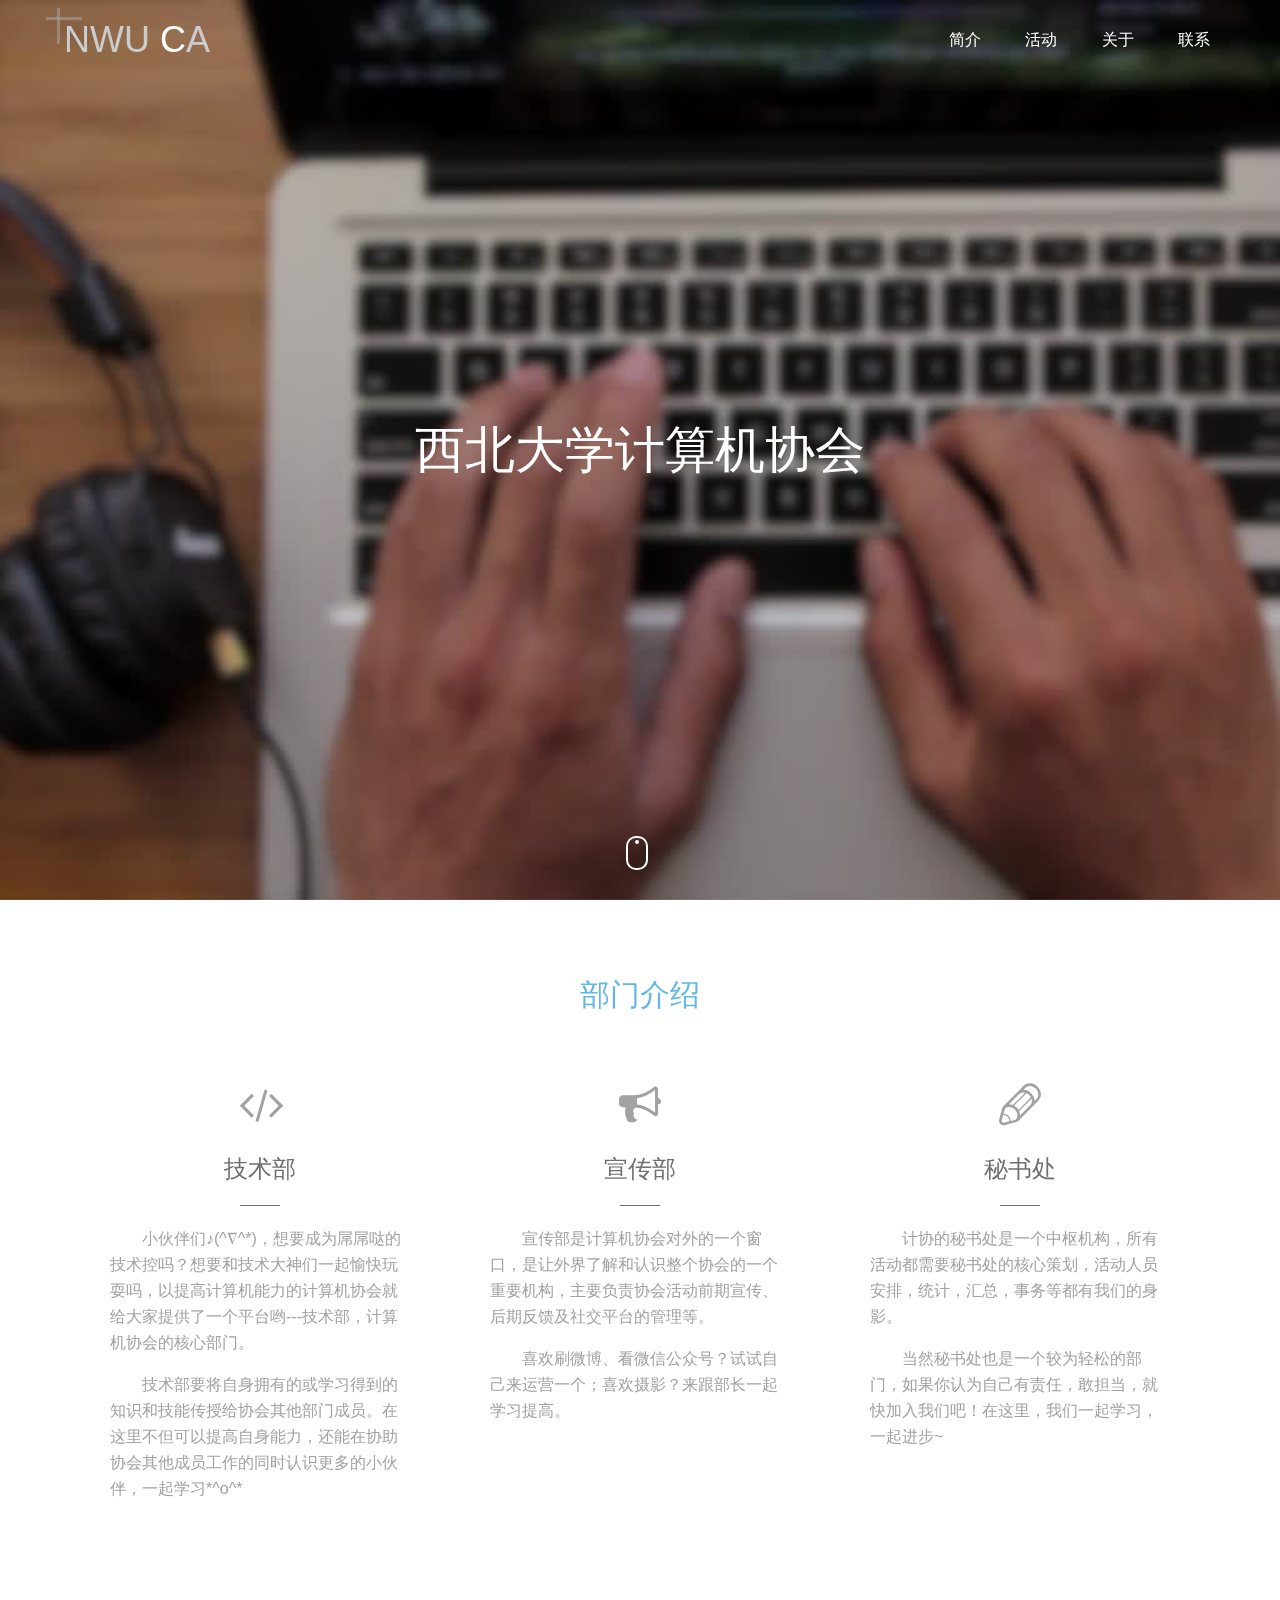
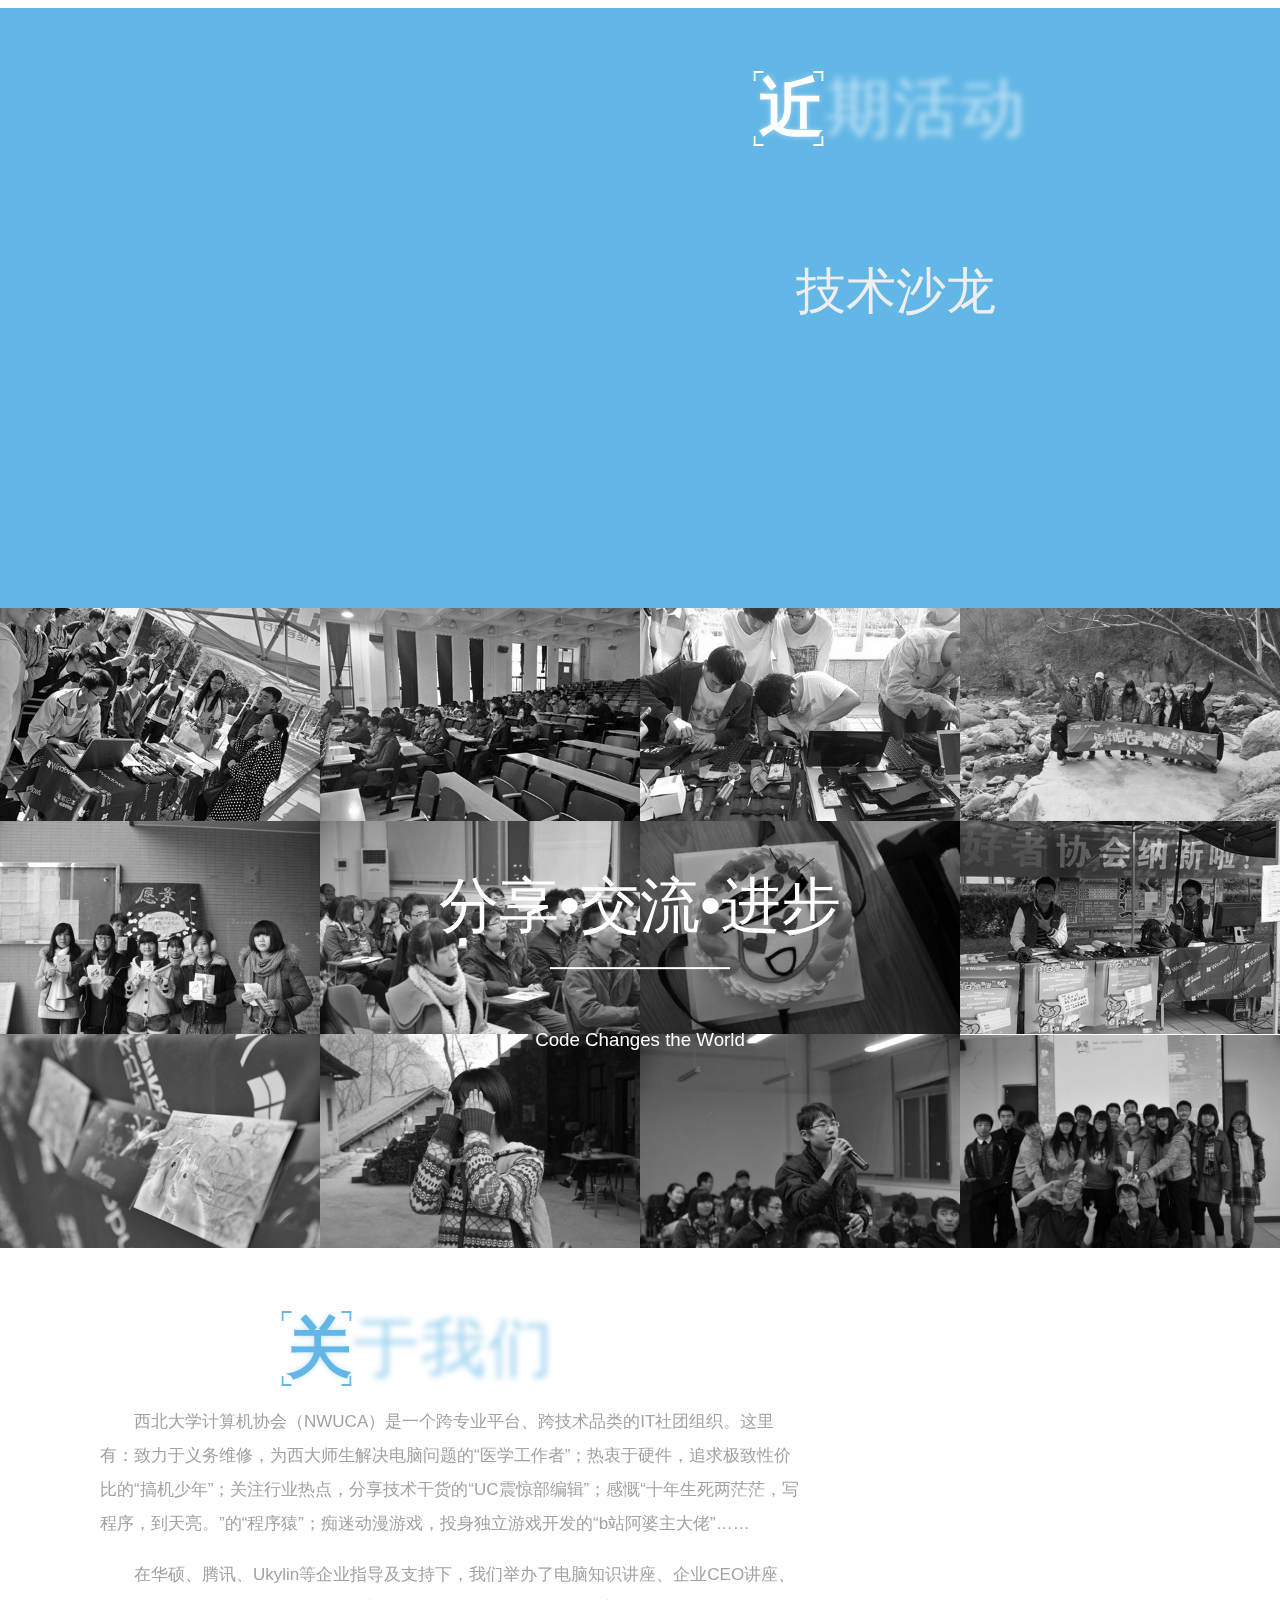
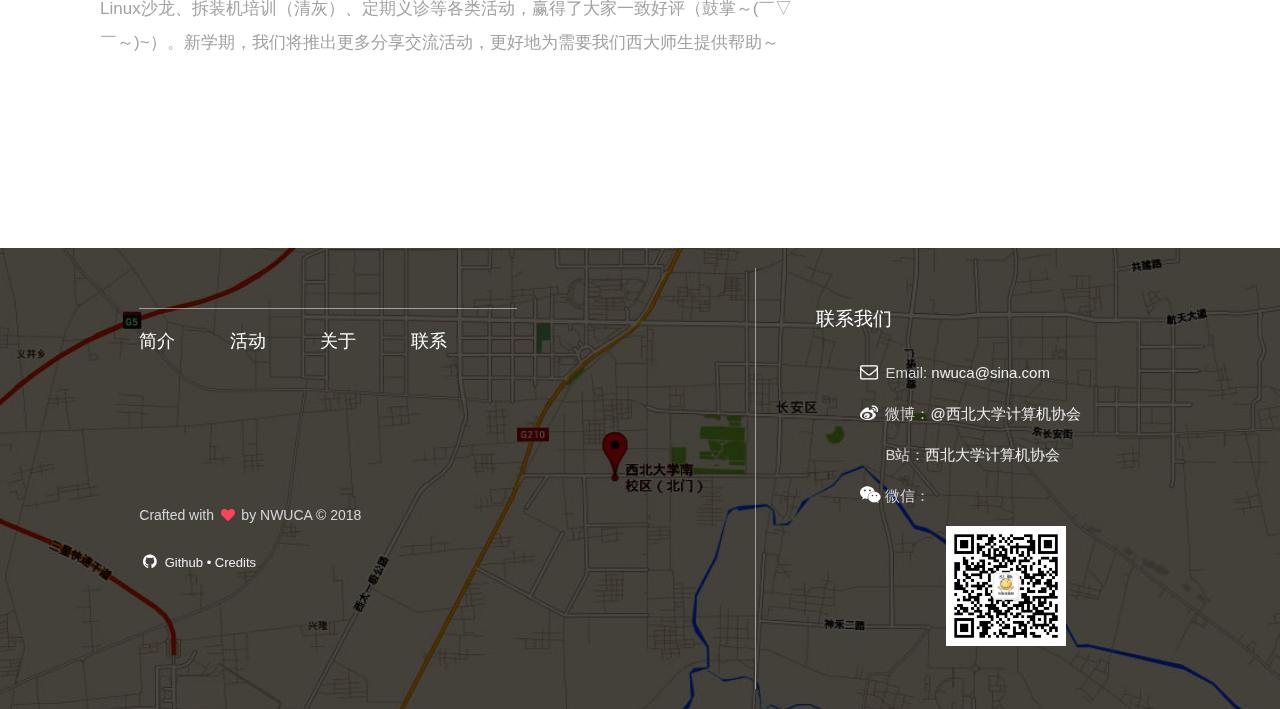
==== index.html @ b9ef6afd "nwuca" ====
<!DOCTYPE html>
<html lang="zh-cmn-Hans">
 <head> 
  <meta charset="utf-8" /> 
  <meta name="author" content="西大计协,contact@nwuca.club" />   
  <meta name="description" content="西北大学计算机协会官方网站" /> 
  <meta name="keywords" content="西北大学，计算机协会" /> 
  <meta name="renderer" content="webkit" /> 
  <meta name="viewport" content="width=device-width, initial-scale=1" /> 
  <meta http-equiv="Cache-Control" content="no-siteapp" /> 
  <meta http-equiv="X-UA-Compatible" content="IE=edge,chrome=1" />  
  <title>西北大学计算机协会</title> 
  <link rel="apple-touch-icon" href="apple-touch-icon.png" /> 
  <link rel="stylesheet" href="styles/main.css" /> 
 </head> 
 <body> 
  <!--[if lt IE 10]>
<p class="browserupgrade">You are using an <strong>outdated</strong> browser. Please <a href="http://browsehappy.com/">upgrade
 your browser</a> to improve your experience.</p>
<![endif]-->  
  <header> 
   <div id="logo"> 
    NWU
    <span>C</span>A
   </div> 
   <nav> 
    <ul> 
     <li><a href="#department">简介</a></li> 
     <li><a href="#recent">活动</a></li> 
     <li><a href="#info">关于</a></li> 
     <li><a href="#contact" data-hover="联系">联系</a></li> 
    </ul> 
   </nav> 
  </header> 
  <section id="hero"> 
   <div class="center"> 
    <h1>西北大学计算机协会</h1> 
    <h2></h2> 
   </div> 
   <div class="aniWrap"> 
    <div class="mouse"> 
     <div class="scroller"> 
     </div> 
    </div> 
   </div> 
  </section> 
  <section id="department"> 
   <h2>部门介绍</h2> 
   <ul> 
    <li> <span class="icon-code"></span> <h3>技术部</h3> <p>小伙伴们♪(^∇^*)，想要成为屌屌哒的技术控吗？想要和技术大神们一起愉快玩耍吗，以提高计算机能力的计算机协会就给大家提供了一个平台哟---技术部，计算机协会的核心部门。</p> <p>技术部要将自身拥有的或学习得到的知识和技能传授给协会其他部门成员。在这里不但可以提高自身能力，还能在协助协会其他成员工作的同时认识更多的小伙伴，一起学习*^o^* </p> </li> 
    <li><span class="icon-megaphone"></span> <h3>宣传部</h3> <p>宣传部是计算机协会对外的一个窗口，是让外界了解和认识整个协会的一个重要机构，主要负责协会活动前期宣传、后期反馈及社交平台的管理等。</p> <p>喜欢刷微博、看微信公众号？试试自己来运营一个；喜欢摄影？来跟部长一起学习提高。</p> </li> 
    <li><span class="icon-pencil-1"></span> <h3>秘书处</h3> <p>计协的秘书处是一个中枢机构，所有活动都需要秘书处的核心策划，活动人员安排，统计，汇总，事务等都有我们的身影。</p> <p>当然秘书处也是一个较为轻松的部门，如果你认为自己有责任，敢担当，就快加入我们吧！在这里，我们一起学习，一起进步~</p> </li> 
   </ul> 
  </section> 
  <section id="recent"> 
   <div id="svg-cal"> 
    <svg viewbox="0 0 20 20"> 
     <path d="M16.557,4.467h-1.64v-0.82c0-0.225-0.183-0.41-0.409-0.41c-0.226,0-0.41,0.185-0.41,0.41v0.82H5.901v-0.82c0-0.225-0.185-0.41-0.41-0.41c-0.226,0-0.41,0.185-0.41,0.41v0.82H3.442c-0.904,0-1.64,0.735-1.64,1.639v9.017c0,0.904,0.736,1.64,1.64,1.64h13.114c0.904,0,1.64-0.735,1.64-1.64V6.106C18.196,5.203,17.461,4.467,16.557,4.467 M17.377,15.123c0,0.453-0.366,0.819-0.82,0.819H3.442c-0.453,0-0.82-0.366-0.82-0.819V8.976h14.754V15.123z M17.377,8.156H2.623V6.106c0-0.453,0.367-0.82,0.82-0.82h1.639v1.23c0,0.225,0.184,0.41,0.41,0.41c0.225,0,0.41-0.185,0.41-0.41v-1.23h8.196v1.23c0,0.225,0.185,0.41,0.41,0.41c0.227,0,0.409-0.185,0.409-0.41v-1.23h1.64c0.454,0,0.82,0.367,0.82,0.82V8.156z"></path> 
    </svg> 
   </div> 
   <div class="container"> 
    <div class="wrapper"> 
     <div class="focus">
       近期活动 
     </div> 
     <div class="mask"> 
      <div class="text">
       近期活动
      </div> 
     </div> 
    </div> 
   </div> 
   <div id="active-detail"> 
    <p><a class="link" href="#" target="_blank" >技术沙龙</a></p> 
   </div> 
  </section> 
  <section id="activity"> 
   <div class="nospace"> 
    <img src="images/a1.jpg" /> 
    <img src="images/a2.jpg" /> 
    <img src="images/a3.jpg" /> 
    <img src="images/a4.jpg" /> 
    <img src="images/a5.jpg" /> 
    <img src="images/a6.jpg" /> 
    <img src="images/a7.jpg" /> 
    <img src="images/a8.jpg" /> 
    <img src="images/a9.jpg" /> 
    <img src="images/a10.jpg" /> 
    <img src="images/a11.jpg" /> 
    <img src="images/a12.jpg" /> 
   </div> 
   <div class="center"> 
    <h3 class="zhs">分享•交流•进步</h3> 
    <h3 class="en">Code Changes the World</h3> 
   </div> 
  </section> 
  <section id="info"> 
   <div class="container"> 
    <div class="wrapper"> 
     <div class="focus">
       关于我们 
     </div> 
     <div class="mask"> 
      <div class="text">
       关于我们
      </div> 
     </div> 
    </div> 
   </div> 
   <div id="about"> 
   <p>西北大学计算机协会（NWUCA）是一个跨专业平台、跨技术品类的IT社团组织。这里有：致力于义务维修，为西大师生解决电脑问题的“医学工作者”；热衷于硬件，追求极致性价比的“搞机少年”；关注行业热点，分享技术干货的“UC震惊部编辑”；感慨“十年生死两茫茫，写程序，到天亮。”的“程序猿”；痴迷动漫游戏，投身独立游戏开发的“b站阿婆主大佬”……</p> 
   <p>在华硕、腾讯、Ukylin等企业指导及支持下，我们举办了电脑知识讲座、企业CEO讲座、Linux沙龙、拆装机培训（清灰）、定期义诊等各类活动，赢得了大家一致好评（鼓掌～(￣▽￣～)~）。新学期，我们将推出更多分享交流活动，更好地为需要我们西大师生提供帮助～</p> 
   </div> 
   <div id="svg-computer"> 
    <svg viewbox="0 0 20 20"> 
     <path d="M17.237,3.056H2.93c-0.694,0-1.263,0.568-1.263,1.263v8.837c0,0.694,0.568,1.263,1.263,1.263h4.629v0.879c-0.015,0.086-0.183,0.306-0.273,0.423c-0.223,0.293-0.455,0.592-0.293,0.92c0.07,0.139,0.226,0.303,0.577,0.303h4.819c0.208,0,0.696,0,0.862-0.379c0.162-0.37-0.124-0.682-0.374-0.955c-0.089-0.097-0.231-0.252-0.268-0.328v-0.862h4.629c0.694,0,1.263-0.568,1.263-1.263V4.319C18.5,3.625,17.932,3.056,17.237,3.056 M8.053,16.102C8.232,15.862,8.4,15.597,8.4,15.309v-0.89h3.366v0.89c0,0.303,0.211,0.562,0.419,0.793H8.053z M17.658,13.156c0,0.228-0.193,0.421-0.421,0.421H2.93c-0.228,0-0.421-0.193-0.421-0.421v-1.263h15.149V13.156z M17.658,11.052H2.509V4.319c0-0.228,0.193-0.421,0.421-0.421h14.308c0.228,0,0.421,0.193,0.421,0.421V11.052z"></path> 
    </svg> 
   </div> 
  </section> 
  <footer> 
   <div id="footer-content"> 
    <nav> 
     <ul> 
      <li><a href="#department">简介</a></li> 
      <li><a href="#recent">活动</a></li> 
      <li><a href="#info">关于</a></li> 
      <li><a href="#contact" data-hover="联系">联系</a></li> 
     </ul> 
    </nav> 
    <p class="copyright">Crafted with <i class="icon-heart"></i> by NWUCA &copy; 2018</p> 
    <div id="github"> 
     <i class="icon-github-circled"></i>
     <a class="link" href="https://github.com/NWUCA/" target="_blank" data-hover="Github">Github</a> • 
     <a class="link" href="https://gitcafe.com/NWUCA/NWUCA/tree/master#credits" target="_blank" data-hover="Credits">Credits</a> 
    </div> 
   </div> 
   <div id="contact"> 
    <h3>联系我们</h3> 
    <ul> 
     <li><i class="icon-mail icon-footer"></i>Email:&nbsp;<a class="link" href="mailto:nwuca@sina.com" data-hover="nwuca@sina.com">nwuca@sina.com</a> </li> 
     <li><i class="icon-weibo icon-footer"></i>微博：<a class="link" href="http://weibo.com/u/2834632584" target="_blank" data-hover="@西北大学计算机协会">@西北大学计算机协会</a></li> 
     <li><i class="icon-bilibili icon-footer"></i>B站：<a class="link" href="https://space.bilibili.com/203325575/#/" target="_blank" data-hover="西北大学计算机协会">西北大学计算机协会</a></li> 
     <li><i class="icon-wechat icon-footer"></i>微信：</li> 
     <li><img id="wechat-qr" src="images/qr.jpg" width="120px" height="120px" /></li> 
    </ul> 
   </div> 
  </footer> 
  <script>
  (function (b, o, i, l, e, r) {
    b.GoogleAnalyticsObject = l;
    b[l] || (b[l] =
      function () {
        (b[l].q = b[l].q || []).push(arguments)
      });
    b[l].l = +new Date;
    e = o.createElement(i);
    r = o.getElementsByTagName(i)[0];
    e.src = 'https://www.google-analytics.com/analytics.js';
    r.parentNode.insertBefore(e, r)
  }(window, document, 'script', 'ga'));
  ga('create', 'UA-58967609-4');
  ga('send', 'pageview');
</script> 
  <script src="scripts/vendor.js"></script> 
  <script src="scripts/main.js"></script>   
 </body>
</html>
---- styles/main.css ----
body,ul {
	margin: 0
}

ul,ul li {
	display: inline
}

#department ul,footer {
	-webkit-flex-flow: row wrap
}

body {
	padding: 0;
	font-family: Microsoft YaHei,Tahoma,Helvetica,SimSun,sans-serif;
	color: #A2A2A2
}

ul {
	padding-left: 0;
	list-style: none
}

#logo,.link {
	display: inline-block
}

.center {
	position: absolute;
	text-align: center;
	top: 50%;
	left: 50%;
	-webkit-transform: translate(-50%,-50%);
	transform: translate(-50%,-50%)
}

.link {
	position: relative;
	text-decoration: none;
	color: #eee
}

.link:focus::before,.link:hover::before {
	max-width: 100%
}

.link::before {
	position: absolute;
	overflow: hidden;
	height: 100%;
	max-width: 0;
	color: #fff;
	content: attr(data-hover);
	transition: max-width .5s;
	border-bottom: 2px solid #fff;
	text-align: left
}

.browserupgrade {
	margin: .2em 0;
	background: #ccc;
	color: #000;
	padding: .2em 0
}

@font-face {
	font-family:fontello;src:url(../fonts/fontello.eot);src:url(../fonts/fontello.eot#iefix) format("embedded-opentype"),url(../fonts/fontello.woff) format("woff"),url(../fonts/fontello.ttf) format("truetype"),url(../fonts/fontello.svg) format("svg");font-weight:400;font-style:normal
}[class*=" icon-"]:before,[class^=icon-]:before {
	font-family: fontello;
	font-style: normal;
	font-weight: 400;
	speak: none;
	display: inline-block;
	text-decoration: inherit;
	width: 1em;
	margin-right: .2em;
	text-align: center;
	font-variant: normal;
	text-transform: none;
	line-height: 1em;
	margin-left: .2em;
	-webkit-font-smoothing: antialiased;
	-moz-osx-font-smoothing: grayscale
}

.icon-heart:before {
	content: '\e800'
}

.icon-wechat:before {
	content: '\e801'
}

.icon-weibo:before {
	content: '\e802'
}

.icon-github-circled:before {
	content: '\e803'
}

.icon-emo-wink:before {
	content: '\e804'
}

.icon-code:before {
	content: '\e805'
}

.icon-pencil:before {
	content: '\e806'
}

.icon-users:before {
	content: '\e807'
}

.icon-megaphone:before {
	content: '\e808'
}

.icon-mail:before {
	content: '\e809'
}

.icon-mail-alt:before {
	content: '\e80a'
}

.icon-location:before {
	content: '\e80b'
}

.icon-beaker:before {
	content: '\e80c'
}

.icon-megaphone-1:before {
	content: '\e80d'
}

.icon-t-shirt:before {
	content: '\e80e'
}

.icon-pencil-1:before {
	content: '\e80f'
}

.icon-lightbulb:before {
	content: '\e810'
}


.icon-bilibili:before{
	content: '  ';
}

.icon-bilibili{
	display: inline-block;
	background-image: url(http://static.hdslb.com/images/base/icons.png);
	background-position: -850px -81px;
	
}


header {
	position: fixed;
	z-index: 20;
	top: 0;
	height: 80px;
	width: 100%;
	line-height: 80px;
	color: #fff;
	transition: background .3s
}

#logo,header nav {
	position: absolute
}

header nav {
	top: 0;
	right: 0;
	padding-right: 50px
}

header nav a {
	color: #fff;
	text-decoration: none;
	margin: 20px
}

#logo {
	color: #ccc;
	font-size: 36px;
	font-weight: 100;
	left: 5%
}

#hero h1,#logo span {
	color: #fff
}

#logo:after,#logo:before {
	content: '';
	position: absolute;
	display: block;
	background: rgba(169,169,169,.5)
}

#logo:before {
	z-index: 25;
	top: 10%;
	left: -4.5%;
	width: 3px;
	height: 1em
}

#logo:after {
	top: 21%;
	left: -12.5%;
	width: 1em;
	height: 3px
}

#hero,.video {
	position: fixed
}

@media (max-width:768px) {
	header {
		display: none
	}
}

#hero {
	width: 100%;
	height: 100vh;
	top: 0;
	background: url(../images/For_Wes.jpg);
	background-size: cover;
	z-index: -1
}

#hero h1 {
	font-size: 50px;
	font-weight: 200
}

.video {
	top: 50%;
	left: 50%;
	min-width: 100%;
	min-height: 100%;
	width: auto;
	height: auto;
	-webkit-transform: translate(-50%,-50%);
	transform: translate(-50%,-50%)
}

.aniWrap {
	position: absolute;
	bottom: 30px;
	right: 50%;
	-webkit-transform: translateX(50%);
	transform: translateX(50%);
	display: block;
	width: 28px;
	-webkit-animation: fadeIn .5s 1s forwards;
	animation: fadeIn .5s 1s forwards
}

.mouse {
	width: 18px;
	height: 30px;
	border: 2px solid #fff;
	border-radius: 10px
}

.scroller {
	width: 4px;
	height: 4px;
	border-radius: 2px;
	background: #fff;
	position: relative;
	top: 2px;
	left: 7px;
	animation: scrolls 1.3s ease-out infinite;
	-webkit-animation: scrolls 1.3s ease-out infinite
}

@-webkit-keyframes scrolls {
	0% {
		top: 5px;
		opacity: 1;
		height: 4px
	}

	95% {
		top: 9px;
		opacity: 0;
		height: 10px
	}

	100% {
		top: 4px;
		opacity: 1;
		height: 4px
	}
}

@keyframes scrolls {
	0% {
		top: 5px;
		opacity: 1;
		height: 4px
	}

	95% {
		top: 9px;
		opacity: 0;
		height: 10px
	}

	100% {
		top: 4px;
		opacity: 1;
		height: 4px
	}
}

@media (max-width:768px) {
	.aniWrap {
		display: none
	}

	#hero h1 {
		font-size: 30px
	}
}

#department {
	margin-top: 100vh;
	padding: 50px 0;
	background: #fff;
	text-align: center
}

#department h2 {
	font-weight: 200;
	font-size: 30px;
	color: #63B7E6
}

#department ul {
	margin: 0;
	display: -webkit-flex;
	display: flex;
	flex-flow: row wrap;
	-webkit-justify-content: center;
	justify-content: center
}

#department ul li {
	padding: 40px;
	width: 300px;
	transition: box-shadow .3s
}

#department ul li:hover {
	box-shadow: 0 12px 15px 0 rgba(0,0,0,.24),0 17px 50px 0 rgba(0,0,0,.19)
}

#department ul li:hover h3,#department ul li:hover span {
	color: #63B7E6
}

#department ul li:hover p {
	color: #555
}

#department ul li:hover h3:after {
	width: 25px
}

#department ul li span {
	font-size: 2.6em;
	display: block;
	transition: color .3s
}

#department ul li span:after,#department ul li span:before {
	position: static
}

#department ul li h3 {
	color: #6f6f6f;
	display: inline-block;
	font-size: 24px;
	font-weight: 100;
	transition: color .3s
}

#department ul li h3:after,.zhs:after {
	content: '';
	left: 50%;
	top: 20px;
	display: block
}

#department ul li h3:after {
	position: relative;
	-webkit-transform: translateX(-50%);
	transform: translateX(-50%);
	width: 40px;
	height: 1px;
	background: #6f6f6f;
	transition: width .3s
}

#info,.zhs:after {
	background: #fff;
	position: relative
}

#department ul li p {
	text-align: left;
	text-indent: 2em;
	font-size: 16px;
	line-height: 26px;
	transition: color .3s
}

#activity {
	position: relative
}

#activity img {
	-webkit-filter: grayscale(1);
	filter: grayscale(1);
	width: 25%;
	transition: -webkit-filter .8s,filter .8s
}

#activity img:hover {
	-webkit-filter: grayscale(0);
	filter: grayscale(0)
}

#activity h3 {
	font-weight: 100;
	color: #fff
}

.nospace {
	font-size: 0
}

.zhs {
	padding: 20px;
	font-size: 60px
}

.zhs:after {
	-webkit-transform: translateX(-50%);
	transform: translateX(-50%);
	width: 180px;
	height: 2px
}

@media (max-width:768px) {
	#activity img {
		width: 50%
	}

	#activity img:nth-child(2n) {
		display: none
	}

	.zhs {
		font-size: 25px
	}
}

#info .container .focus,#info .container .mask {
	font-size: 65px;
	color: #63B7E6;
	letter-spacing: 2px
}

#info {
	height: 600px
}

#info .container {
	position: absolute;
	top: 0;
	left: 0;
	width: 60%;
	height: 600px;
	padding: 20px
}

#info .container .wrapper {
	position: absolute;
	left: 50%;
	top: 100px;
	-webkit-transform: translate(-50%,-50%);
	transform: translate(-50%,-50%);
	width: 235px;
	height: 70px;
	white-space: nowrap
}

#info .container .focus {
	position: absolute;
	top: 50%;
	-webkit-transform: translateY(-50%);
	transform: translateY(-50%);
	-webkit-filter: blur(3px);
	filter: blur(3px);
	opacity: .6
}

#info .container .mask {
	position: absolute;
	left: -5px;
	top: -2px;
	width: 70px;
	height: 75px;
	font-weight: 600;
	clip: rect(0,70px,75px,0);
	background: linear-gradient(#63B7E6,#63B7E6 0) no-repeat,linear-gradient(to right,#63B7E6,#63B7E6 0) no-repeat,linear-gradient(to right,#63B7E6,#63B7E6 0) bottom left no-repeat,linear-gradient(to right,#63B7E6,#63B7E6 0) bottom left no-repeat,linear-gradient(#63B7E6,#63B7E6 0) bottom right no-repeat,linear-gradient(#63B7E6,#63B7E6 0) bottom right no-repeat,linear-gradient(#63B7E6,#63B7E6 0) top right no-repeat,linear-gradient(#63B7E6,#63B7E6 0) top right no-repeat;
	background-size: 10px 2px,2px 10px,2px 10px,10px 2px,2px 10px,10px 2px,10px 2px,2px 10px,10px 2px;
	padding: 5px;
	-webkit-transform: translateX(0);
	transform: translateX(0);
	box-sizing: border-box;
	-webkit-animation: mask 2.5s ease infinite alternate;
	animation: mask 2.5s ease infinite alternate
}

#info .container .text {
	-webkit-transform: translateX(0);
	transform: translateX(0);
	position: relative;
	top: -12px;
	-webkit-animation: text 2.5s ease infinite alternate;
	animation: text 2.5s ease infinite alternate
}

@-webkit-keyframes mask {
	to {
		-webkit-transform: translateX(205px);
		transform: translateX(205px)
	}
}

@-webkit-keyframes text {
	to {
		-webkit-transform: translateX(-205px);
		transform: translateX(-205px)
	}
}

#svg-computer {
	position: absolute;
	right: 100px;
	padding-top: 50px;
	width: 400px;
	height: 400px;
	stroke: #63B7E6;
	stroke-width: .1;
	stroke-dasharray: 65;
	stroke-dashoffset: 65;
	fill: none
}

.svg-computer-ani {
	-webkit-animation: computer-dash 2s forwards;
	animation: computer-dash 2s forwards
}

@-webkit-keyframes computer-dash {
	60% {
		stroke-dashoffset: 0;
		fill: none
	}

	100% {
		fill: #63B7E6
	}
}

@keyframes computer-dash {
	60% {
		stroke-dashoffset: 0;
		fill: none
	}

	100% {
		fill: #63B7E6
	}
}

#about {
	padding: 40px 100px;
	font-size: 16px;
	position: absolute;
	top: 100px;
	left: 0;
	width: 55%
}

#about p {
	text-indent: 2em;
	font-size: 17px;
	line-height: 2em
}

@media (max-width:768px) {
	#about p:nth-child(2),#info .container .mask,#svg-computer {
		display: none
	}

	#info .container .focus {
		font-size: 30px;
		-webkit-filter: blur(0);
		filter: blur(0)
	}

	#about {
		padding: 50px 0 0 50px
	}
}

footer {
	background: url(../images/footer.jpg);
	background-size: cover;
	color: #fff;
	display: -webkit-flex;
	display: flex;
	flex-flow: row wrap;
	-webkit-justify-content: space-around;
	justify-content: space-around;
	padding: 20px
}

footer p {
	color: #d6d6d6;
	font-size: 14px
}

footer .icon-heart {
	color: #ff415c;
	-webkit-animation: ani-heart .5s infinite alternate;
	animation: ani-heart .5s infinite alternate
}

#footer-content p {
	padding-top: 120px
}

#footer-content nav {
	margin-top: 40px;
	border-top: 1px solid rgba(255,255,255,.5);
	padding: 20px 20px 20px 0
}

#footer-content nav a {
	color: #fff;
	text-decoration: none;
	font-size: 18px;
	padding-right: 50px;
	font-weight: 200
}

#github {
	margin-top: 30px;
	font-size: 13px
}

.icon-github-circled {
	font-size: 1.2em
}

#contact {
	padding: 20px 20px 20px 60px;
	border-left: 1px solid rgba(255,255,255,.5)
}

#contact h3 {
	font-weight: 100;
	margin-bottom: 30px
}

#contact ul {
	color: #d6d6d6;
	margin: 20px;
	display: block
}

#contact ul li {
	display: block;
	margin: 20px;
	font-size: 15px
}

.icon-footer {
	margin-right: 4px;
	font-size: 1.2em;
	color: #fff
}

.icon-weibo {
	transition: color .3s
}

#wechat-qr {
	padding-left: 6em;
	transition: -webkit-transform .3s;
	transition: transform .3s
}

#wechat-qr:hover {
	-webkit-transform: scale(1.4);
	transform: scale(1.4)
}

@-webkit-keyframes ani-heart {
	from {
		-webkit-transform: scale(1);
		transform: scale(1)
	}

	to {
		-webkit-transform: scale(1.2);
		transform: scale(1.2)
	}
}

@keyframes ani-heart {
	from {
		-webkit-transform: scale(1);
		transform: scale(1)
	}

	to {
		-webkit-transform: scale(1.2);
		transform: scale(1.2)
	}
}

@media (max-width:768px) {
	#footer-content {
		width: 100%;
		margin: 50px;
		border: none
	}

	#footer-content nav {
		display: none
	}

	#footer-content p {
		padding-top: 30px
	}

	#contact {
		padding: 0;
		width: 100%;
		margin: 20px;
		border: none
	}
}

#recent {
	position: relative;
	background: #63B7E6;
	height: 600px
}

#recent .container {
	position: absolute;
	top: 0;
	right: 0;
	width: 60%;
	height: 600px;
	padding: 20px
}

#recent .container .wrapper {
	position: absolute;
	left: 50%;
	top: 100px;
	-webkit-transform: translate(-50%,-50%);
	transform: translate(-50%,-50%);
	width: 235px;
	height: 70px;
	white-space: nowrap
}

#recent .container .focus {
	position: absolute;
	top: 50%;
	-webkit-transform: translateY(-50%);
	transform: translateY(-50%);
	letter-spacing: 2px;
	-webkit-filter: blur(3px);
	filter: blur(3px);
	font-size: 65px;
	opacity: .6;
	color: #fff
}

#recent .container .mask {
	position: absolute;
	left: -5px;
	top: -2px;
	width: 70px;
	height: 75px;
	font-weight: 600;
	letter-spacing: 2px;
	font-size: 65px;
	clip: rect(0,70px,75px,0);
	background: linear-gradient(#fff,#fff 0) no-repeat,linear-gradient(to right,#fff,#fff 0) no-repeat,linear-gradient(to right,#fff,#fff 0) bottom left no-repeat,linear-gradient(to right,#fff,#fff 0) bottom left no-repeat,linear-gradient(#fff,#fff 0) bottom right no-repeat,linear-gradient(#fff,#fff 0) bottom right no-repeat,linear-gradient(#fff,#fff 0) top right no-repeat,linear-gradient(#fff,#fff 0) top right no-repeat;
	background-size: 10px 2px,2px 10px,2px 10px,10px 2px,2px 10px,10px 2px,10px 2px,2px 10px,10px 2px;
	color: #fff;
	padding: 5px;
	-webkit-transform: translateX(0);
	transform: translateX(0);
	box-sizing: border-box;
	-webkit-animation: mask 2.5s ease infinite alternate;
	animation: mask 2.5s ease infinite alternate
}

#recent .container .text {
	-webkit-transform: translateX(0);
	transform: translateX(0);
	position: relative;
	top: -12px;
	-webkit-animation: text 2.5s ease infinite alternate;
	animation: text 2.5s ease infinite alternate
}

@keyframes mask {
	to {
		-webkit-transform: translateX(205px);
		transform: translateX(205px)
	}
}

@keyframes text {
	to {
		-webkit-transform: translateX(-205px);
		transform: translateX(-205px)
	}
}

#svg-cal {
	padding-top: 100px;
	width: 400px;
	height: 400px;
	stroke: #fff;
	stroke-width: .1;
	stroke-dasharray: 65;
	stroke-dashoffset: 65;
	fill: none
}

.svg-cal-ani {
	-webkit-animation: cal-dash 2s forwards;
	animation: cal-dash 2s forwards
}

@-webkit-keyframes cal-dash {
	60% {
		stroke-dashoffset: 0;
		fill: none
	}

	100% {
		fill: #fff
	}
}

@keyframes cal-dash {
	60% {
		stroke-dashoffset: 0;
		fill: none
	}

	100% {
		fill: #fff
	}
}

#active-detail {
	color: #fff;
	font-size: 50px;
	position: absolute;
	top: 200px;
	right: 0;
	width: 60%;
	text-align: center
}

@media (max-width:768px) {
	#svg-cal,.mask {
		display: none
	}

	#recent {
		height: 400px
	}

	#recent .container {
		padding: 0;
		left: 0
	}

	#recent .container .wrapper {
		width: 100%;
		margin: 20px
	}

	#recent .container .focus {
		font-size: 30px;
		-webkit-filter: blur(0);
		filter: blur(0)
	}

	#active-detail {
		font-size: 20px;
		position: absolute;
		top: 200px;
		right: 0;
		width: 100%
	}
}
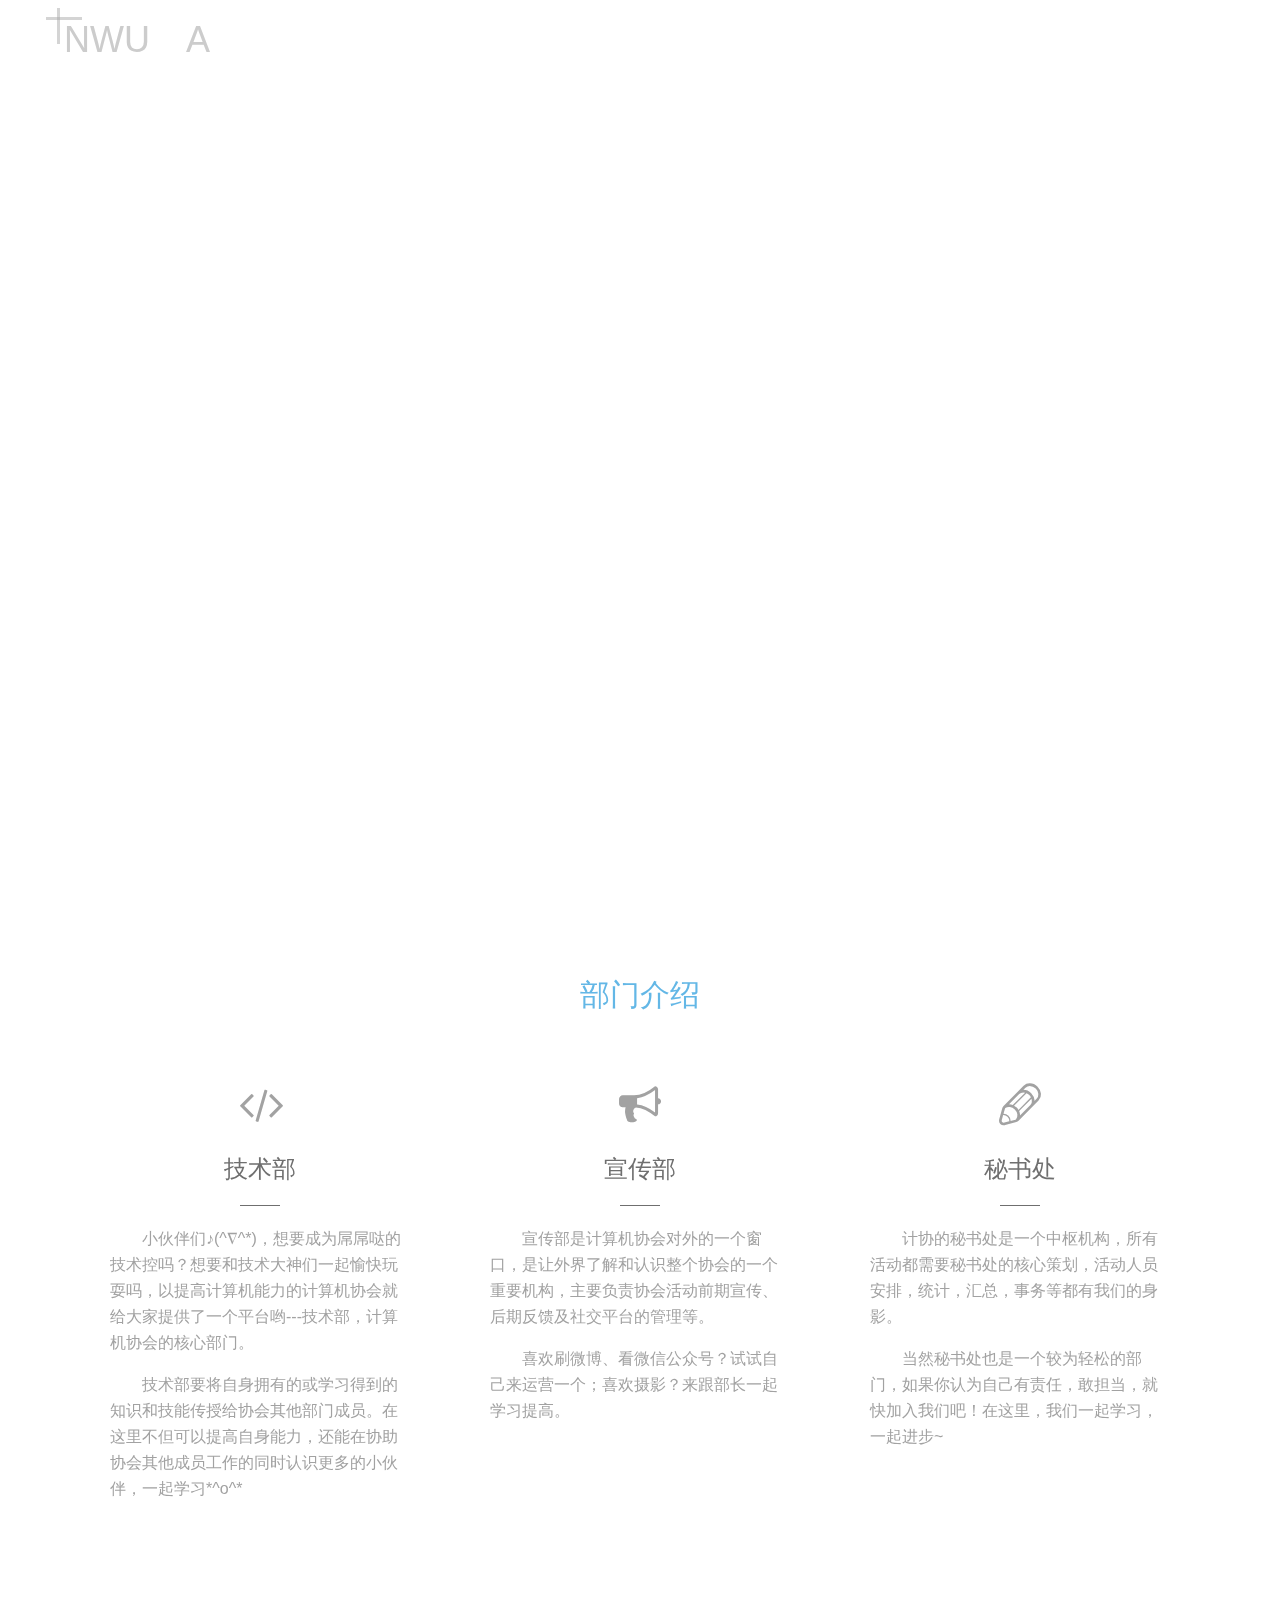
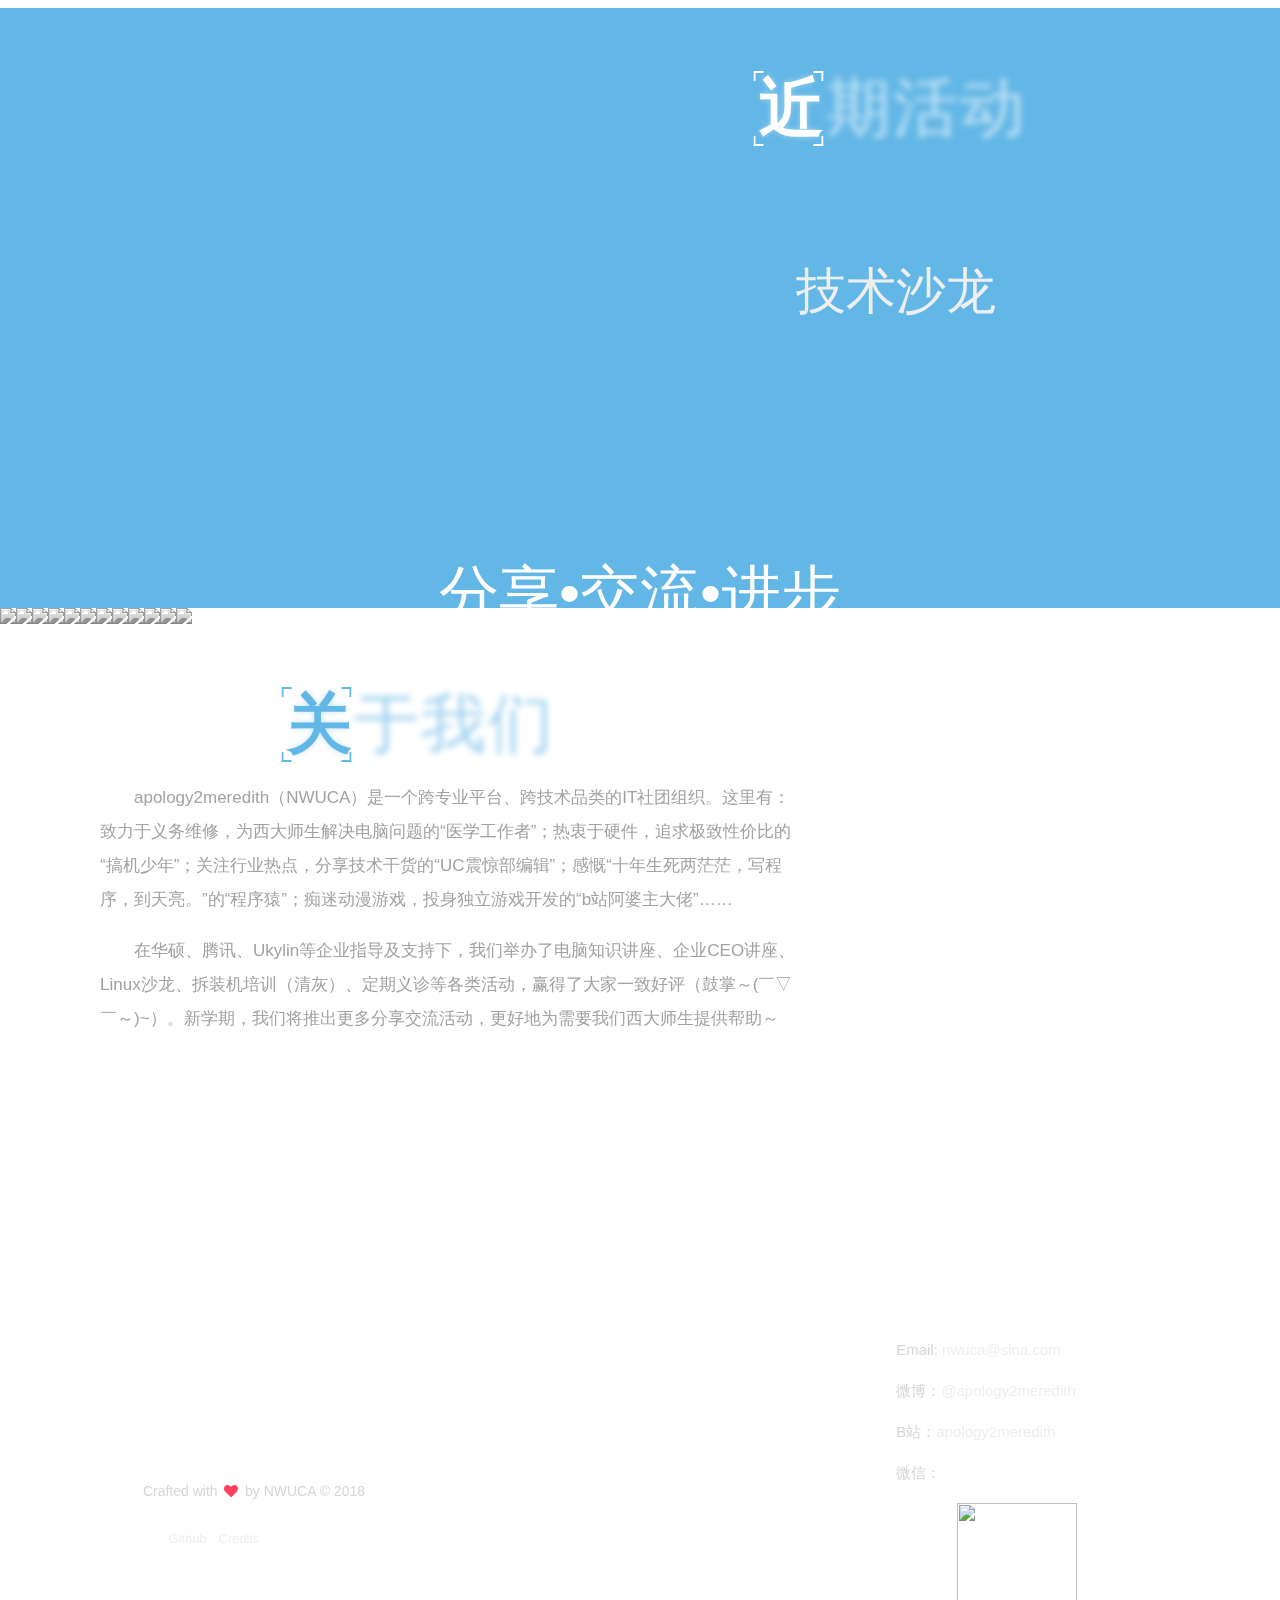
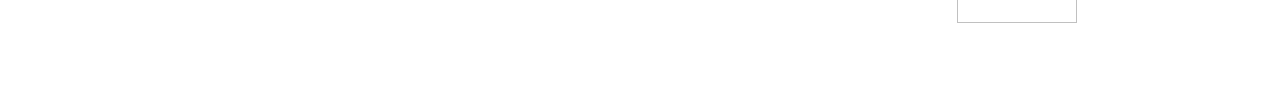
==== commit f8cc9387: "a2m" ====
--- a/index.html
+++ b/index.html
@@ -3,13 +3,13 @@
  <head> 
   <meta charset="utf-8" /> 
   <meta name="author" content="西大计协,contact@nwuca.club" />   
-  <meta name="description" content="西北大学计算机协会官方网站" /> 
+  <meta name="description" content="apology2meredith官方网站" /> 
   <meta name="keywords" content="西北大学，计算机协会" /> 
   <meta name="renderer" content="webkit" /> 
   <meta name="viewport" content="width=device-width, initial-scale=1" /> 
   <meta http-equiv="Cache-Control" content="no-siteapp" /> 
   <meta http-equiv="X-UA-Compatible" content="IE=edge,chrome=1" />  
-  <title>西北大学计算机协会</title> 
+  <title>apology2meredith</title> 
   <link rel="apple-touch-icon" href="apple-touch-icon.png" /> 
   <link rel="stylesheet" href="styles/main.css" /> 
  </head> 
@@ -34,7 +34,7 @@
   </header> 
   <section id="hero"> 
    <div class="center"> 
-    <h1>西北大学计算机协会</h1> 
+    <h1>apology2meredith</h1> 
     <h2></h2> 
    </div> 
    <div class="aniWrap"> 
@@ -108,7 +108,7 @@
     </div> 
    </div> 
    <div id="about"> 
-   <p>西北大学计算机协会（NWUCA）是一个跨专业平台、跨技术品类的IT社团组织。这里有：致力于义务维修，为西大师生解决电脑问题的“医学工作者”；热衷于硬件，追求极致性价比的“搞机少年”；关注行业热点，分享技术干货的“UC震惊部编辑”；感慨“十年生死两茫茫，写程序，到天亮。”的“程序猿”；痴迷动漫游戏，投身独立游戏开发的“b站阿婆主大佬”……</p> 
+   <p>apology2meredith（NWUCA）是一个跨专业平台、跨技术品类的IT社团组织。这里有：致力于义务维修，为西大师生解决电脑问题的“医学工作者”；热衷于硬件，追求极致性价比的“搞机少年”；关注行业热点，分享技术干货的“UC震惊部编辑”；感慨“十年生死两茫茫，写程序，到天亮。”的“程序猿”；痴迷动漫游戏，投身独立游戏开发的“b站阿婆主大佬”……</p> 
    <p>在华硕、腾讯、Ukylin等企业指导及支持下，我们举办了电脑知识讲座、企业CEO讲座、Linux沙龙、拆装机培训（清灰）、定期义诊等各类活动，赢得了大家一致好评（鼓掌～(￣▽￣～)~）。新学期，我们将推出更多分享交流活动，更好地为需要我们西大师生提供帮助～</p> 
    </div> 
    <div id="svg-computer"> 
@@ -138,8 +138,8 @@
     <h3>联系我们</h3> 
     <ul> 
      <li><i class="icon-mail icon-footer"></i>Email:&nbsp;<a class="link" href="mailto:nwuca@sina.com" data-hover="nwuca@sina.com">nwuca@sina.com</a> </li> 
-     <li><i class="icon-weibo icon-footer"></i>微博：<a class="link" href="http://weibo.com/u/2834632584" target="_blank" data-hover="@西北大学计算机协会">@西北大学计算机协会</a></li> 
-     <li><i class="icon-bilibili icon-footer"></i>B站：<a class="link" href="https://space.bilibili.com/203325575/#/" target="_blank" data-hover="西北大学计算机协会">西北大学计算机协会</a></li> 
+     <li><i class="icon-weibo icon-footer"></i>微博：<a class="link" href="http://weibo.com/u/2834632584" target="_blank" data-hover="@apology2meredith">@apology2meredith</a></li> 
+     <li><i class="icon-bilibili icon-footer"></i>B站：<a class="link" href="https://space.bilibili.com/203325575/#/" target="_blank" data-hover="apology2meredith">apology2meredith</a></li> 
      <li><i class="icon-wechat icon-footer"></i>微信：</li> 
      <li><img id="wechat-qr" src="images/qr.jpg" width="120px" height="120px" /></li> 
     </ul> 
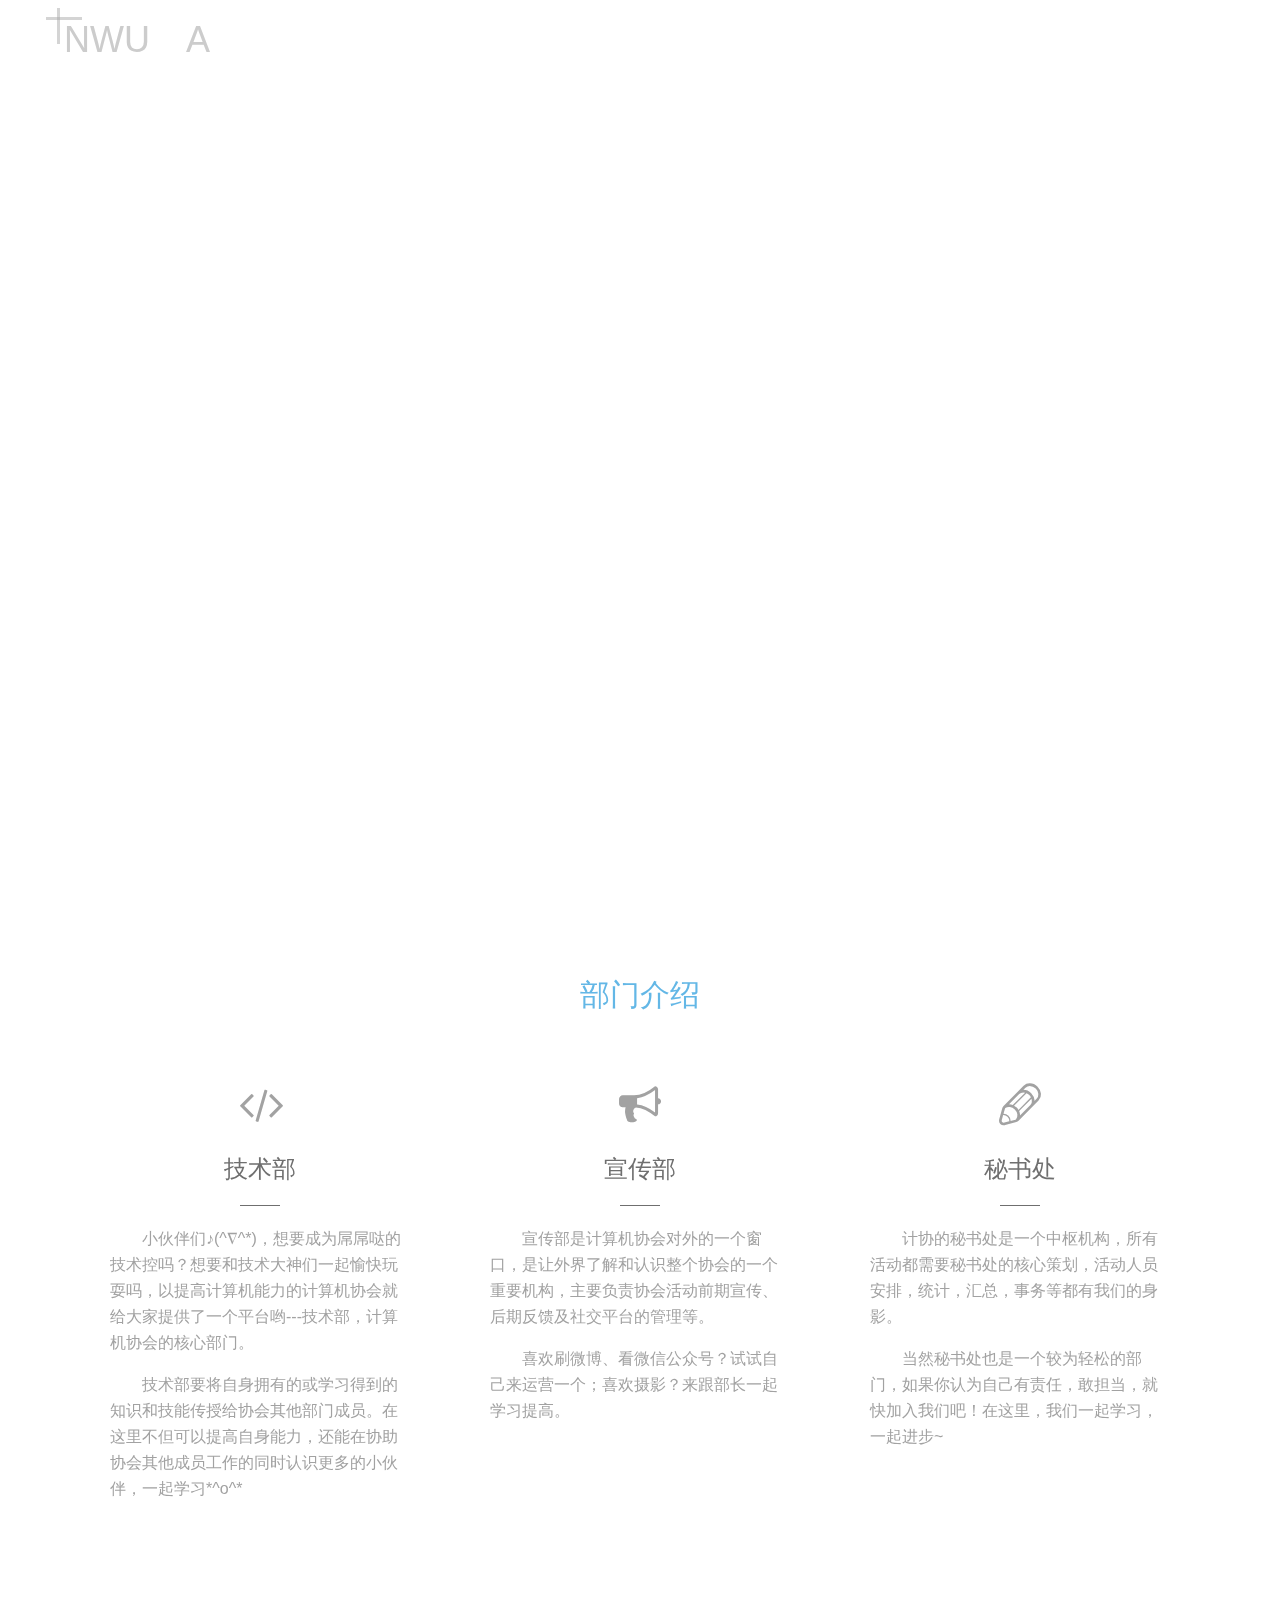
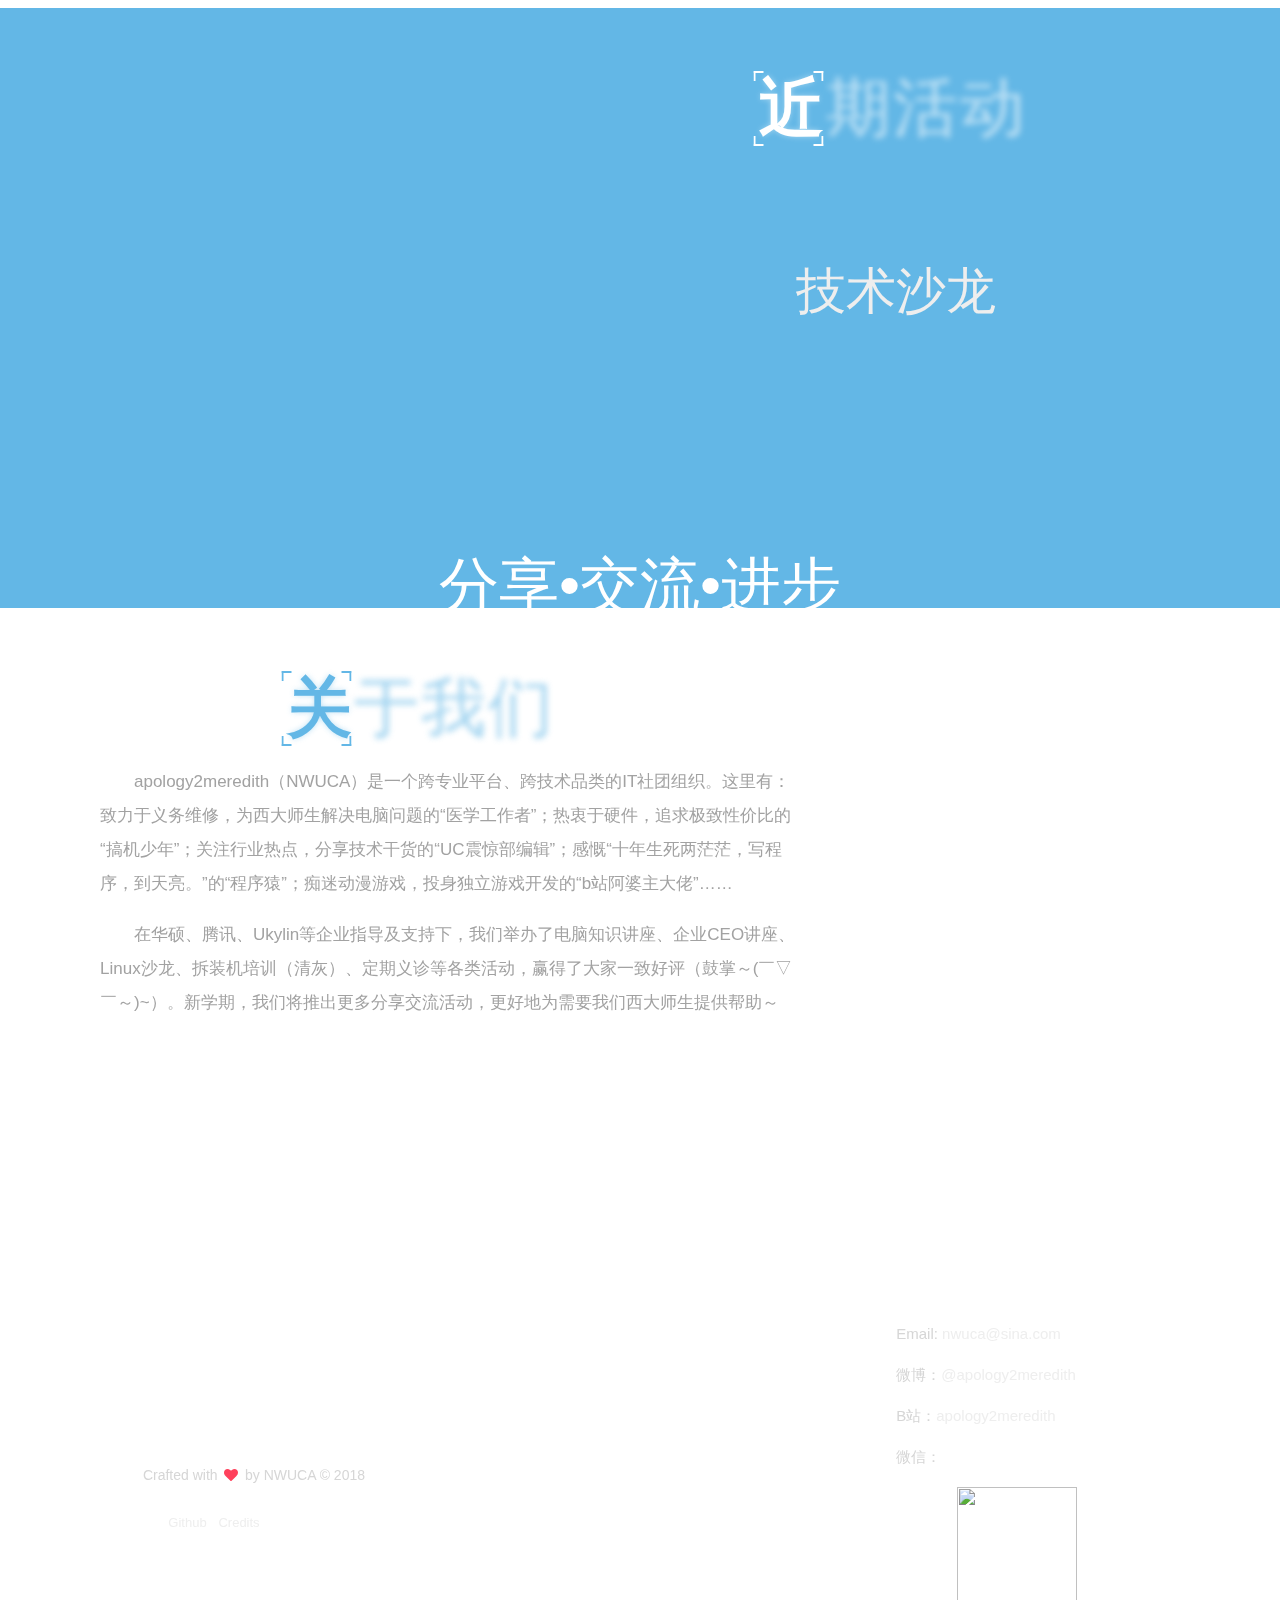
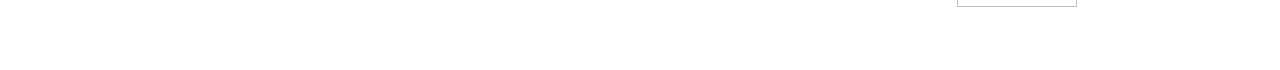
==== commit 1ba87ca1: "rm pic" ====
--- a/index.html
+++ b/index.html
@@ -76,18 +76,7 @@
   </section> 
   <section id="activity"> 
    <div class="nospace"> 
-    <img src="images/a1.jpg" /> 
-    <img src="images/a2.jpg" /> 
-    <img src="images/a3.jpg" /> 
-    <img src="images/a4.jpg" /> 
-    <img src="images/a5.jpg" /> 
-    <img src="images/a6.jpg" /> 
-    <img src="images/a7.jpg" /> 
-    <img src="images/a8.jpg" /> 
-    <img src="images/a9.jpg" /> 
-    <img src="images/a10.jpg" /> 
-    <img src="images/a11.jpg" /> 
-    <img src="images/a12.jpg" /> 
+
    </div> 
    <div class="center"> 
     <h3 class="zhs">分享•交流•进步</h3> 
--- a/styles/main.css
+++ b/styles/main.css
@@ -238,7 +238,7 @@
 	width: 100%;
 	height: 100vh;
 	top: 0;
-	background: url(../images/For_Wes.jpg);
+	/* background: url(../images/For_Wes.jpg); */
 	background-size: cover;
 	z-index: -1
 }
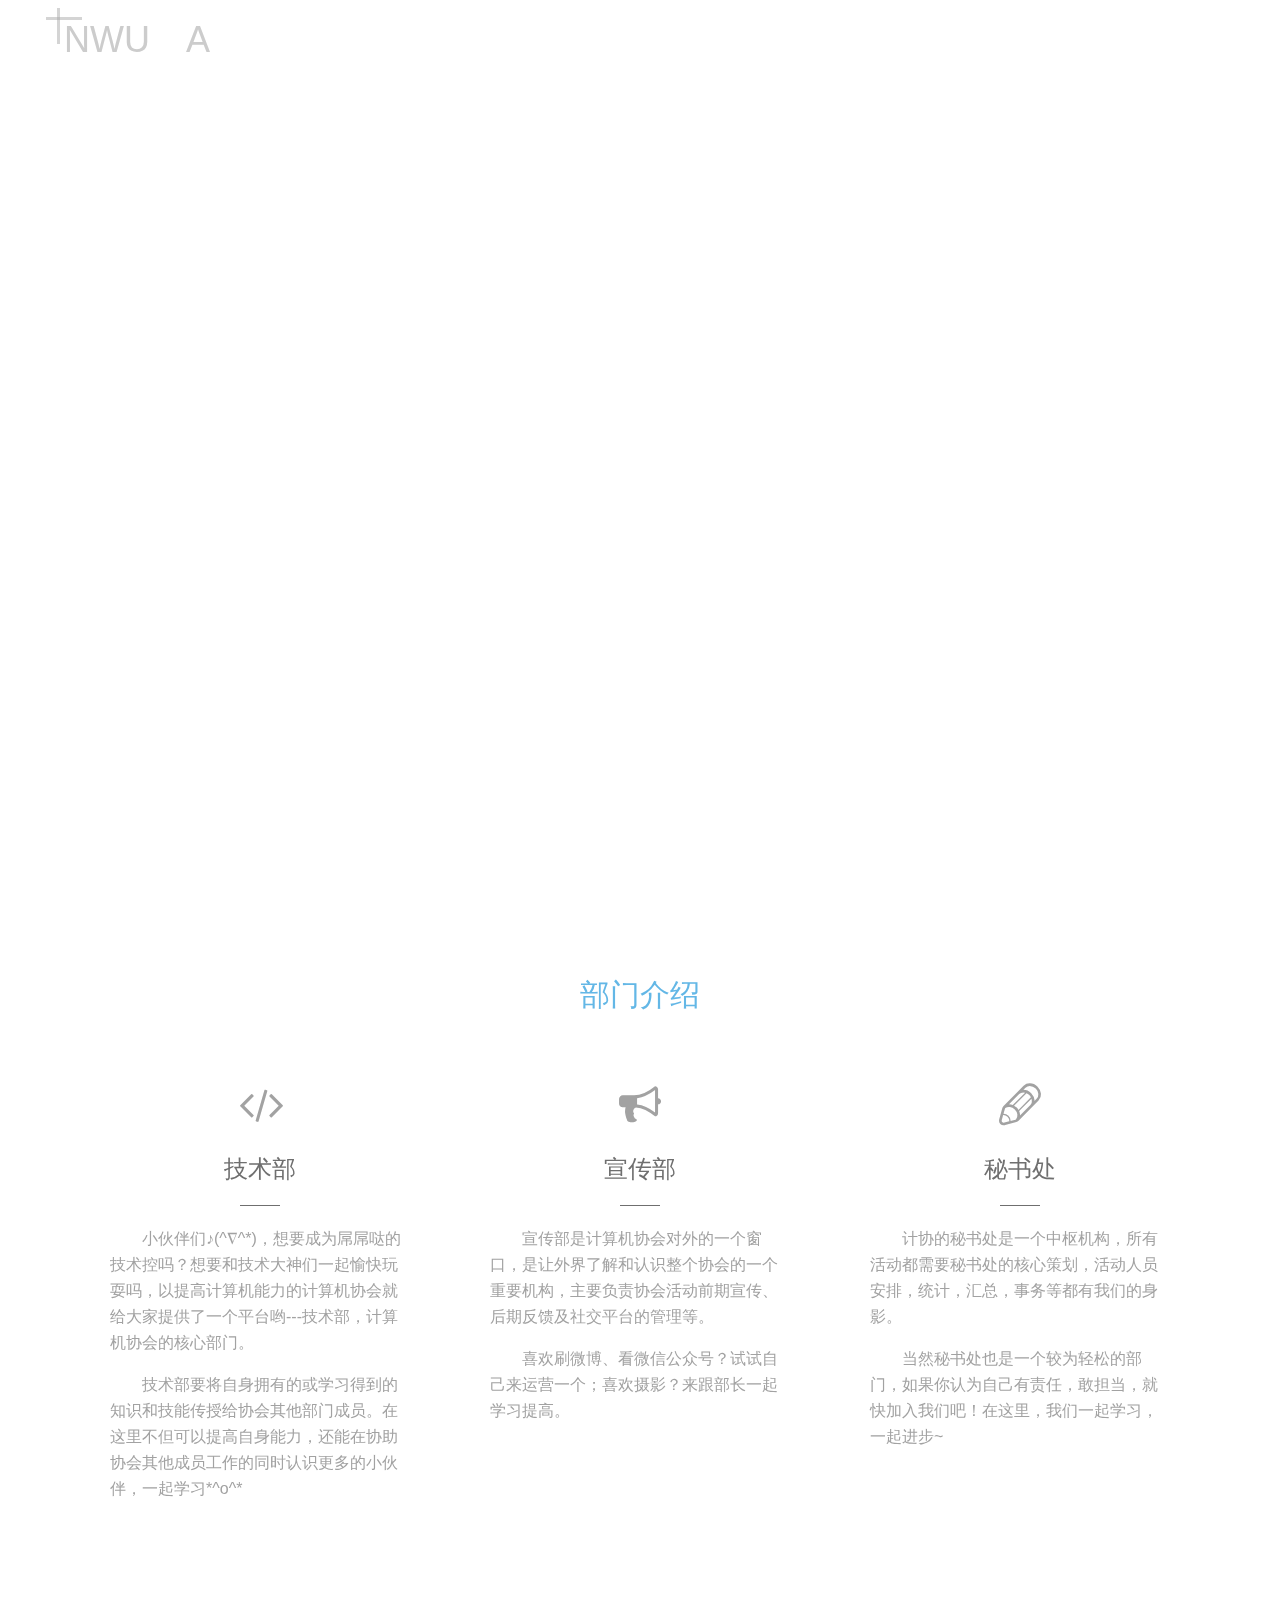
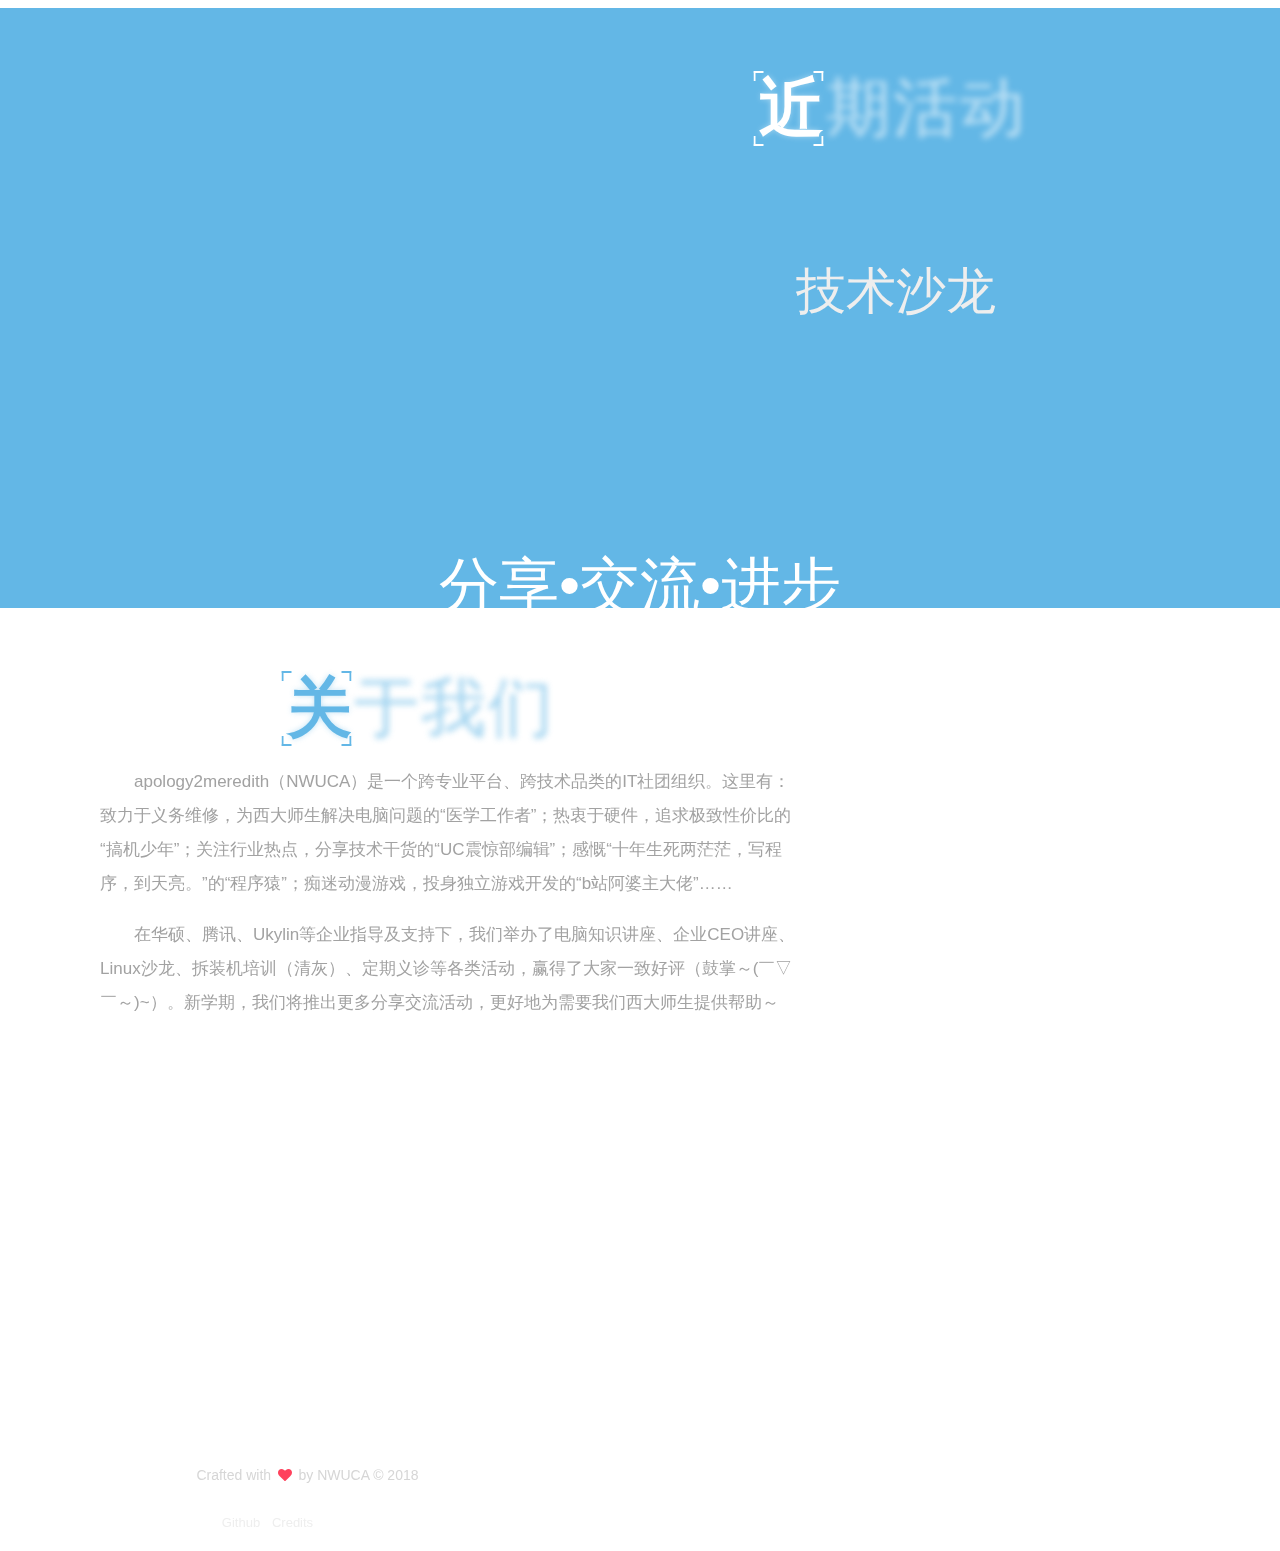
==== commit 21fd76a8: "push html" ====
--- a/index.html
+++ b/index.html
@@ -2,9 +2,9 @@
 <html lang="zh-cmn-Hans">
  <head> 
   <meta charset="utf-8" /> 
-  <meta name="author" content="西大计协,contact@nwuca.club" />   
-  <meta name="description" content="apology2meredith官方网站" /> 
-  <meta name="keywords" content="西北大学，计算机协会" /> 
+  <meta name="author" content="Whichway,Api" />   
+  <meta name="description" content="apology2meredith" /> 
+  <meta name="keywords" content="apology, meredith" /> 
   <meta name="renderer" content="webkit" /> 
   <meta name="viewport" content="width=device-width, initial-scale=1" /> 
   <meta http-equiv="Cache-Control" content="no-siteapp" /> 
@@ -126,11 +126,11 @@
    <div id="contact"> 
     <h3>联系我们</h3> 
     <ul> 
-     <li><i class="icon-mail icon-footer"></i>Email:&nbsp;<a class="link" href="mailto:nwuca@sina.com" data-hover="nwuca@sina.com">nwuca@sina.com</a> </li> 
+     <!-- <li><i class="icon-mail icon-footer"></i>Email:&nbsp;<a class="link" href="mailto:nwuca@sina.com" data-hover="nwuca@sina.com">nwuca@sina.com</a> </li> 
      <li><i class="icon-weibo icon-footer"></i>微博：<a class="link" href="http://weibo.com/u/2834632584" target="_blank" data-hover="@apology2meredith">@apology2meredith</a></li> 
      <li><i class="icon-bilibili icon-footer"></i>B站：<a class="link" href="https://space.bilibili.com/203325575/#/" target="_blank" data-hover="apology2meredith">apology2meredith</a></li> 
      <li><i class="icon-wechat icon-footer"></i>微信：</li> 
-     <li><img id="wechat-qr" src="images/qr.jpg" width="120px" height="120px" /></li> 
+     <li><img id="wechat-qr" src="images/qr.jpg" width="120px" height="120px" /></li>  -->
     </ul> 
    </div> 
   </footer> 
